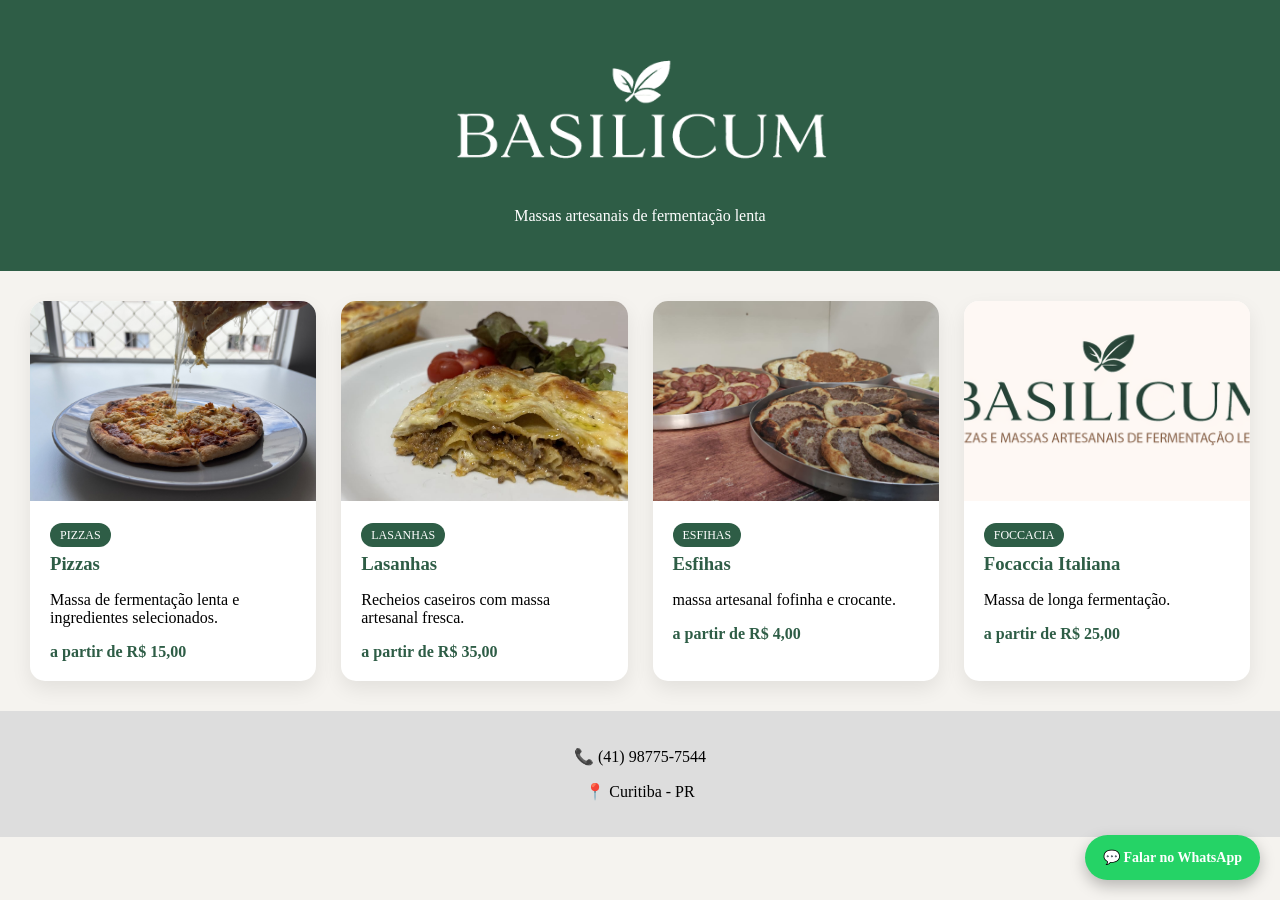
==== index.html @ 6cb610ba "lasanhas" ====
<!DOCTYPE html>
<html lang="pt-br">
<head>
  <meta charset="UTF-8">
  <title>Basilicum</title>
  <link rel="stylesheet" href="style.css">
</head>
<body>

<header class="header">
  <img style="width: 431px; height: 157px;" src="Imagens\index\logosemfundoindex.png" alt="logo">
  <p>Massas artesanais de fermentação lenta</p>
</header>

<section class="container-produtos">

  <a href="pizzas.html" class="card">
    <img src="Imagens\index\pizzaindex.jpeg">
    <div class="card-content">
      <span class="tag">PIZZAS</span>
      <h3>Pizzas</h3>
      <p>Massa de fermentação lenta e ingredientes selecionados.</p>
      <div class="preco">a partir de R$ 15,00</div>
    </div>
  </a>

  <a href="lasanhas.html" class="card">
    <img src="Imagens\index\lasanhaIndex.png">
    <div class="card-content">
      <span class="tag">LASANHAS</span>
      <h3>Lasanhas</h3>
      <p>Recheios caseiros com massa artesanal fresca.</p>
      <div class="preco">a partir de R$ 35,00</div>
    </div>
  </a>

   <a href="esfihas.html" class="card">
    <img src="Imagens\index\esfihaindex.jpeg">
    <div class="card-content">
      <span class="tag">ESFIHAS</span>
      <h3>Esfihas</h3>
      <p>massa artesanal fofinha e crocante.</p>
      <div class="preco">a partir de R$ 4,00</div>
    </div>
  </a>

   <a href="focaccia.html" class="card">
    <img src="Imagens\placeholder.png">
    <div class="card-content">
      <span class="tag">FOCCACIA</span>
      <h3>Focaccia Italiana</h3>
      <p>Massa de longa fermentação.</p>
      <div class="preco">a partir de R$ 25,00</div>
    </div>
  </a>

</section>

<a href="https://wa.me/5541987757544?text=Olá!%20Vim%20pelo%20site%20da%20Basilicum%20e%20gostaria%20de%20mais%20informações." 
   class="btn-whatsapp" target="_blank">
  💬 Falar no WhatsApp
</a>

<footer class="footer">
  <p>📞 (41) 98775-7544</p>
  <p>📍 Curitiba - PR</p>
</footer>

</body>
</html>
---- style.css ----
body {
  margin: 0;
  font-family: 'Georgia', serif;
  background: #f5f3ef;
}

/* HEADER */
.header {
  background: #2e5d46;
  color: white;
  text-align: center;
  padding: 30px 20px;
}

.header h1 {
  margin: 0;
  letter-spacing: 2px;
}
.titulo-secao::after {
  content: "";
  display: block;
  width: 50px;
  height: 2px;
  background: #2e5d46;
  margin-top: 5px;
}
/* GRID */
.container-produtos {
  display: grid;
  grid-template-columns: repeat(auto-fit, minmax(280px, 1fr));
  gap: 25px;
  padding: 30px;
}

/* CARD */
.card {
  text-decoration: none;
  color: inherit;
  background: white;
  border-radius: 15px;
  overflow: hidden;
  box-shadow: 0 8px 20px rgba(0,0,0,0.08);
  transition: 0.3s;
}

.card:hover {
  transform: translateY(-5px);
}

/* IMG */
.card img {
  width: 100%;
  height: 200px;
  object-fit: cover;
}

/* CONTENT */
.card-content {
  padding: 20px;
}

.tag {
  background: #2e5d46;
  color: white;
  font-size: 12px;
  padding: 5px 10px;
  border-radius: 20px;
}

.card h3 {
  margin: 10px 0;
  color: #2e5d46;
}

.preco {
  font-weight: bold;
  color: #2e5d46;
}

/* FOOTER */
.footer {
  text-align: center;
  padding: 20px;
  background: #ddd;
}

/* PÁGINA INTERNA */
.pagina {
  padding: 30px;
}

.produto-detalhe {
  display: grid;
  grid-template-columns: 1fr 1fr;
  gap: 30px;
}

.produto-detalhe img {
  width: 100%;
  border-radius: 10px;
}

.desc {
  color: #555;
}

/* BOTÃO VOLTAR */
.voltar {
  display: inline-block;
  margin-top: 10px;
  color: white;
  text-decoration: none;
}

.btn-whatsapp {
  position: fixed;
  bottom: 20px;
  right: 20px;
  background: #25d366;
  color: white;
  padding: 14px 18px;
  border-radius: 30px;
  text-decoration: none;
  font-weight: bold;
  font-size: 14px;
  box-shadow: 0 6px 15px rgba(0,0,0,0.25);
  transition: 0.3s;
}

.btn-whatsapp:hover {
  transform: scale(1.05);
}
.pagina-grid {
  display: grid;
  grid-template-columns: repeat(auto-fill, minmax(300px, 1fr));
  gap: 20px;
  padding: 30px;
}
.item {
  background: white;
  border-radius: 12px;
  overflow: hidden;
  padding-bottom: 15px;
  box-shadow: 0 5px 15px rgba(0,0,0,0.08);
  transition: 0.3s;
}

.item:hover {
  transform: translateY(-5px);
}

.item img {
  width: 100%;
  height: 180px;
  object-fit: cover;
}

.item h3 {
  margin: 10px;
  color: #2e5d46;
}

.item p {
  margin: 0 10px 10px;
  font-size: 14px;
  color: #555;
}

.item .preco {
  margin: 0 10px;
  font-weight: bold;
  color: #2e5d46;
}
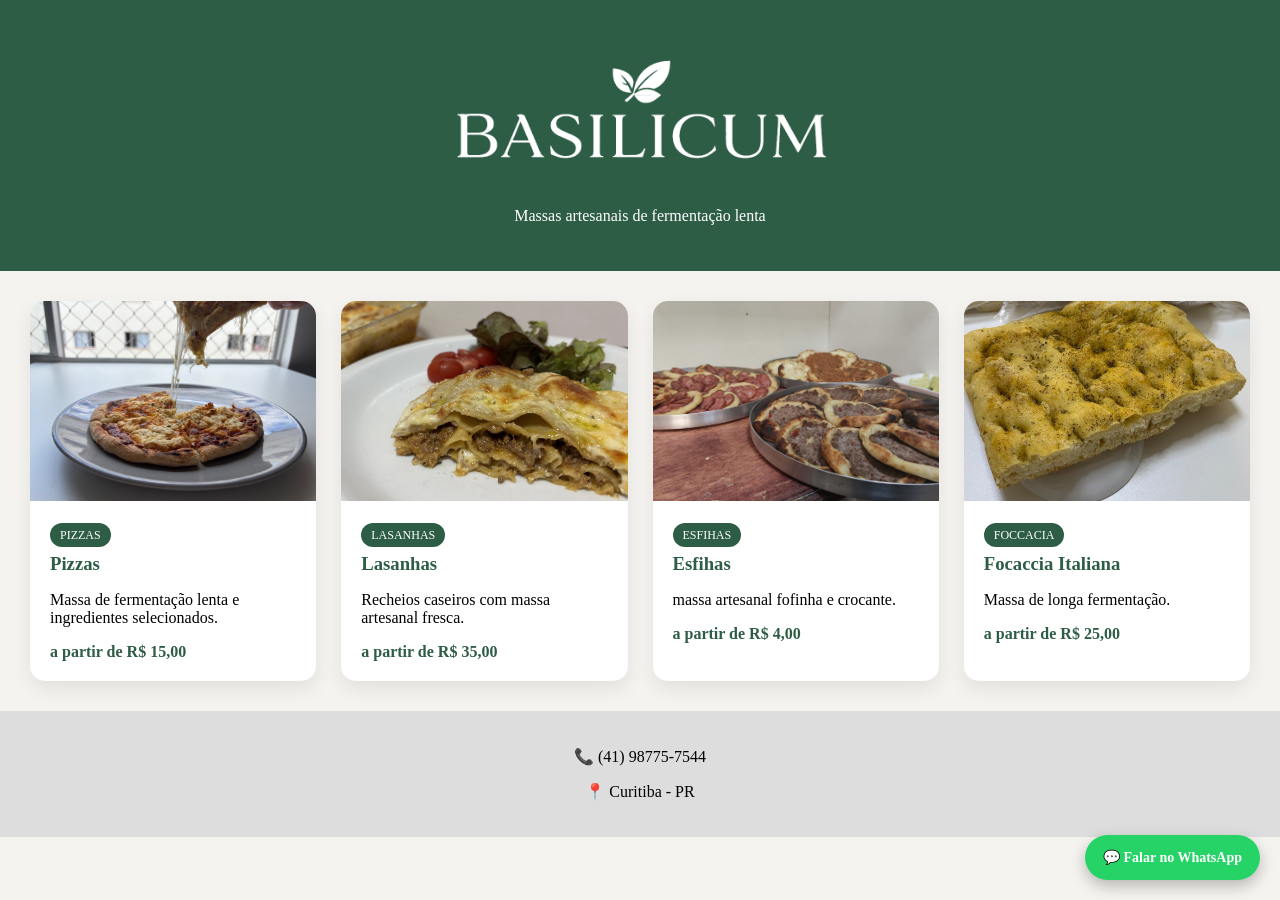
==== commit 0a45ecd9: "focaccia e esfihas" ====
--- a/index.html
+++ b/index.html
@@ -45,7 +45,7 @@
   </a>
 
    <a href="focaccia.html" class="card">
-    <img src="Imagens\placeholder.png">
+    <img src="Imagens\index\focacciaindex.jpeg">
     <div class="card-content">
       <span class="tag">FOCCACIA</span>
       <h3>Focaccia Italiana</h3>
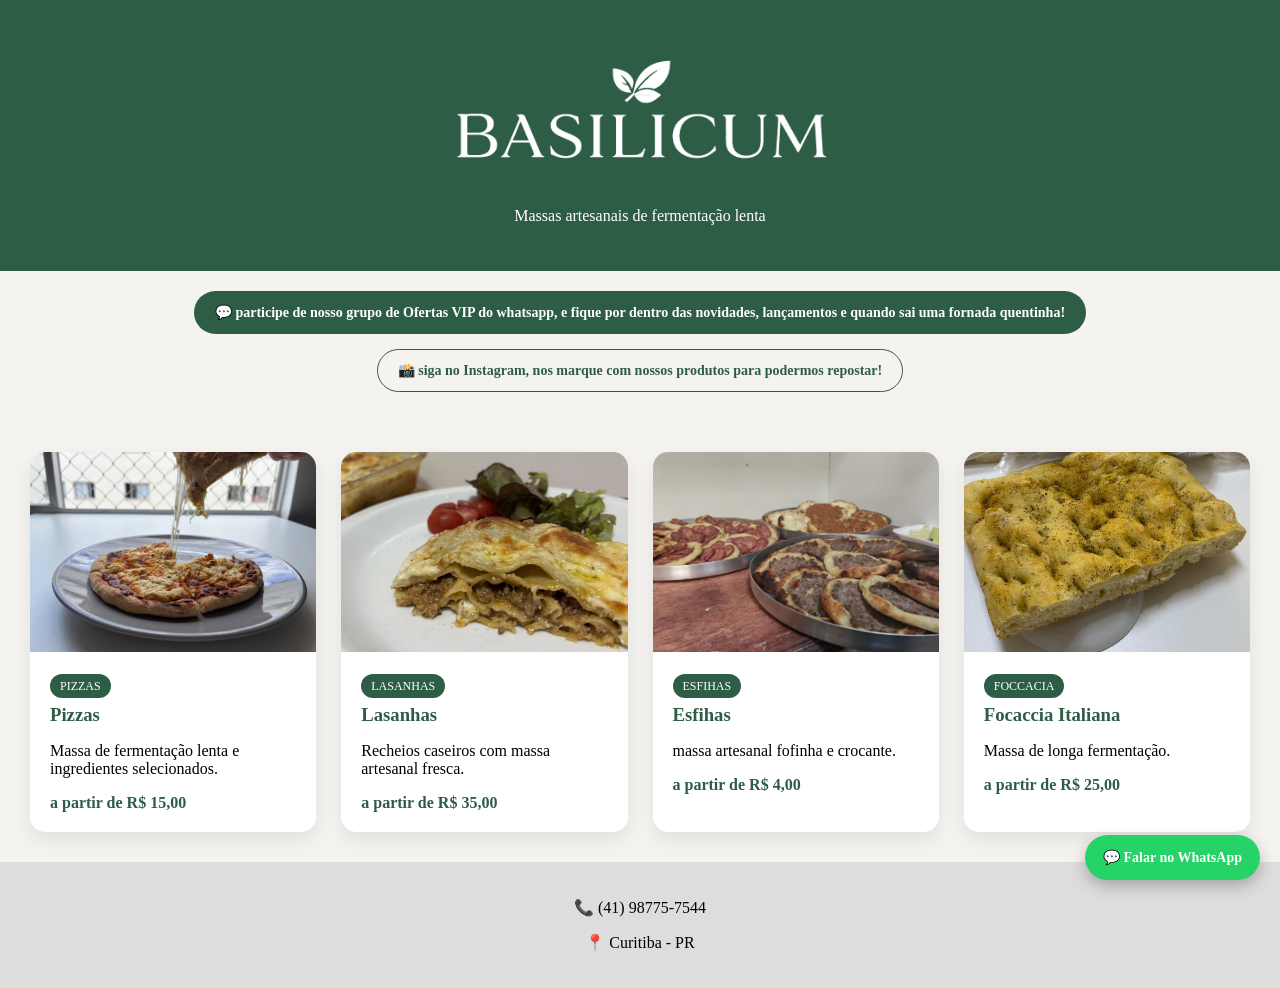
==== commit 9d6a4bb1: "add grupo e insta" ====
--- a/index.html
+++ b/index.html
@@ -11,6 +11,20 @@
   <img style="width: 431px; height: 157px;" src="Imagens\index\logosemfundoindex.png" alt="logo">
   <p>Massas artesanais de fermentação lenta</p>
 </header>
+
+<div class="botoes-social">
+
+  <a href="https://chat.whatsapp.com/I9nJrOzldhI8BHm8Ot2u9D" 
+     target="_blank" class="btn vip">
+    💬 participe de nosso grupo de Ofertas VIP do whatsapp, e fique por dentro das novidades, lançamentos e quando sai uma fornada quentinha!
+  </a>
+
+  <a href="https://www.instagram.com/basilicumpizza/" 
+     target="_blank" class="btn insta">
+    📸 siga no Instagram, nos marque com nossos produtos para podermos repostar!
+  </a>
+
+</div>
 
 <section class="container-produtos">
 
--- a/style.css
+++ b/style.css
@@ -170,4 +170,40 @@
   margin: 0 10px;
   font-weight: bold;
   color: #2e5d46;
+}
+.botoes-social {
+  display: flex;
+  justify-content: center;
+  gap: 15px;
+  margin: 20px 0 30px;
+  flex-wrap: wrap;
+}
+
+.btn {
+  padding: 12px 20px;
+  border-radius: 25px;
+  text-decoration: none;
+  font-size: 14px;
+  font-weight: bold;
+  transition: 0.3s;
+  border: 1px solid transparent;
+}
+
+/* WhatsApp VIP */
+.btn.vip {
+  background: #2e5d46;
+  color: white;
+}
+
+/* Instagram */
+.btn.insta {
+  background: transparent;
+  color: #2e5d46;
+  border: 1px solid #2e5d46;
+}
+
+/* Hover */
+.btn:hover {
+  transform: translateY(-2px);
+  box-shadow: 0 5px 15px rgba(0,0,0,0.15);
 }
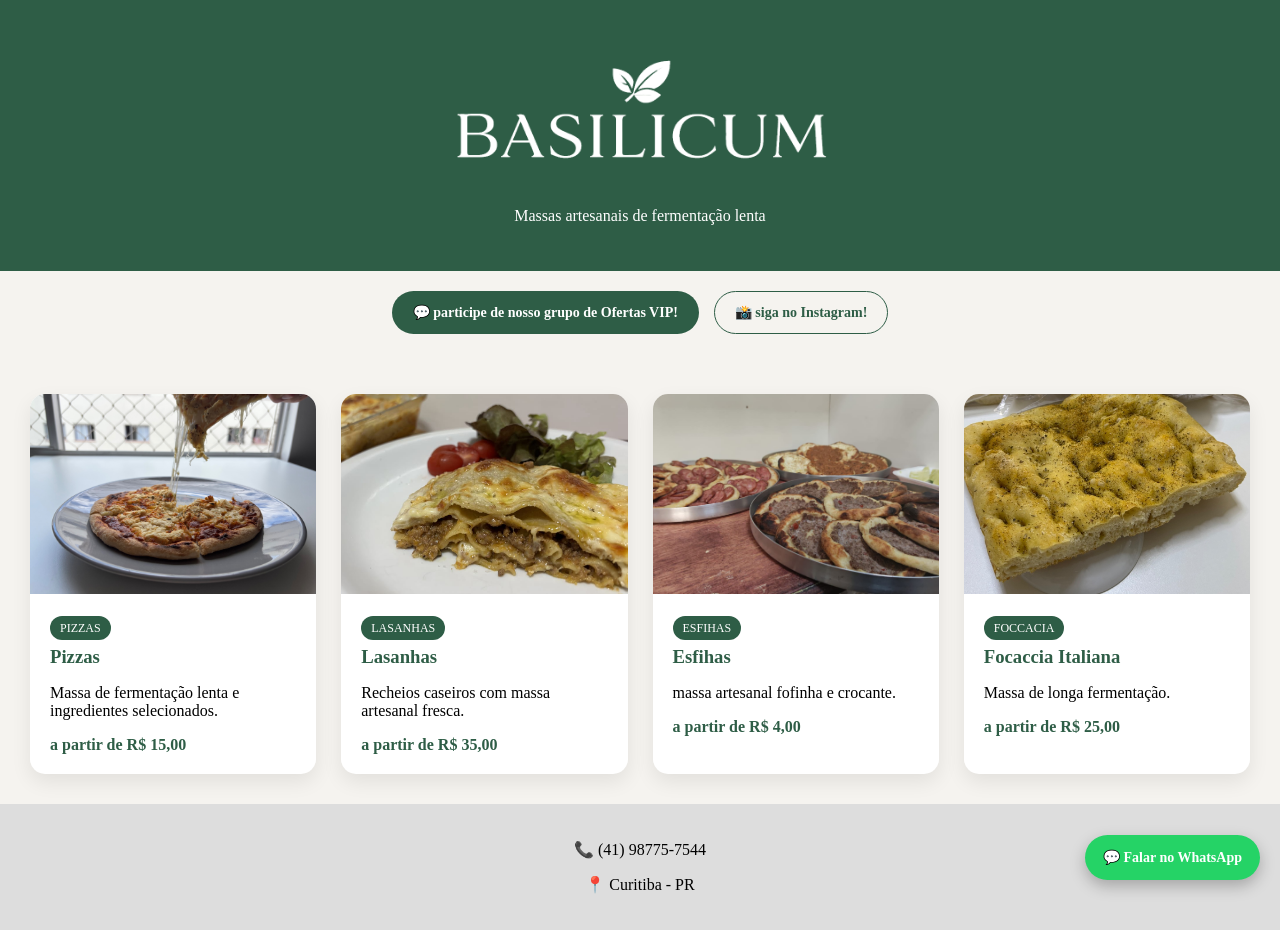
==== commit 53d25c77: "footer changes" ====
--- a/index.html
+++ b/index.html
@@ -16,12 +16,12 @@
 
   <a href="https://chat.whatsapp.com/I9nJrOzldhI8BHm8Ot2u9D" 
      target="_blank" class="btn vip">
-    💬 participe de nosso grupo de Ofertas VIP do whatsapp, e fique por dentro das novidades, lançamentos e quando sai uma fornada quentinha!
+    💬 participe de nosso grupo de Ofertas VIP!
   </a>
 
   <a href="https://www.instagram.com/basilicumpizza/" 
      target="_blank" class="btn insta">
-    📸 siga no Instagram, nos marque com nossos produtos para podermos repostar!
+    📸 siga no Instagram!
   </a>
 
 </div>
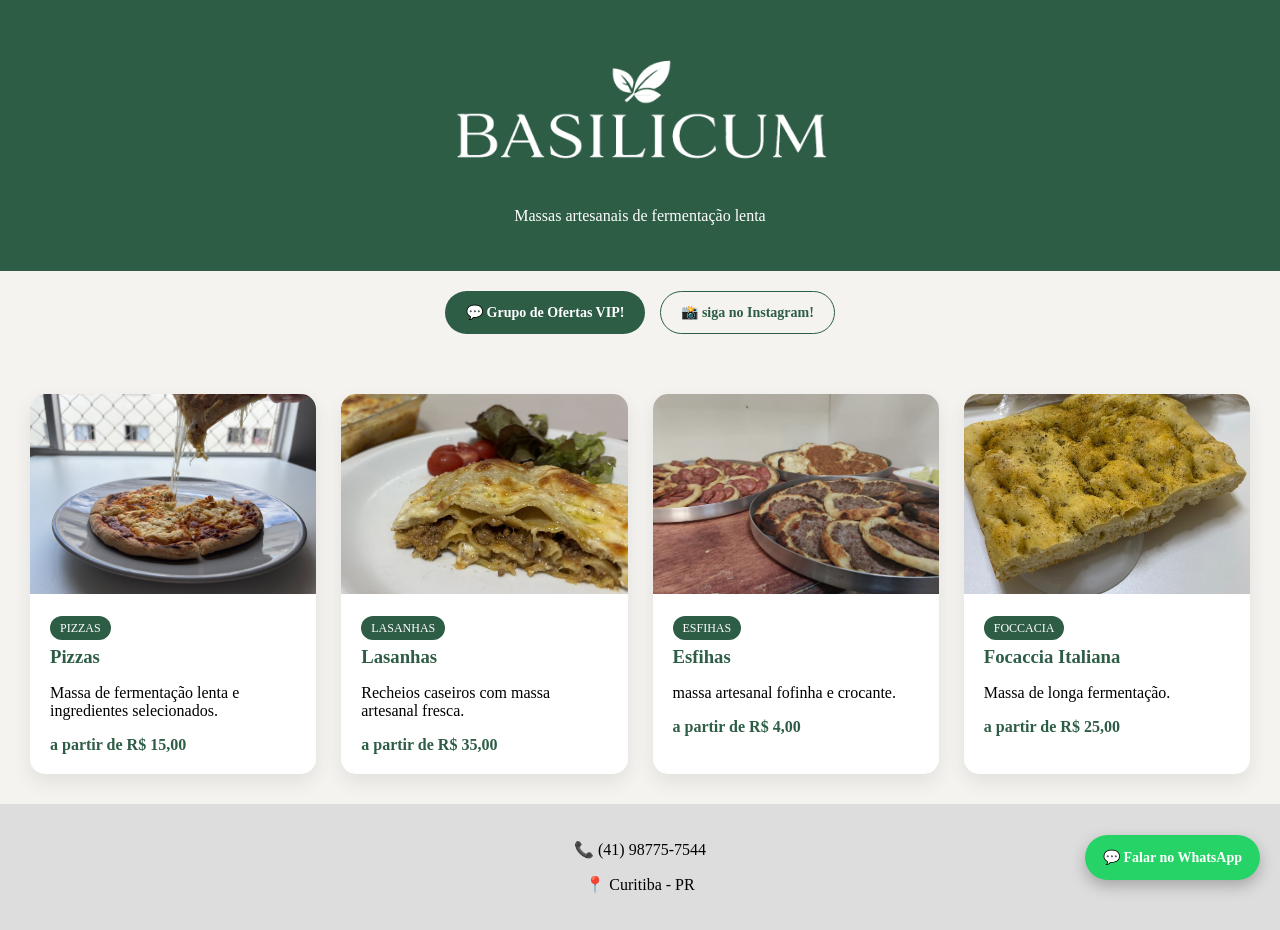
==== commit e0bb9f38: "Update index.html" ====
--- a/index.html
+++ b/index.html
@@ -16,7 +16,7 @@
 
   <a href="https://chat.whatsapp.com/I9nJrOzldhI8BHm8Ot2u9D" 
      target="_blank" class="btn vip">
-    💬 participe de nosso grupo de Ofertas VIP!
+    💬 Grupo de Ofertas VIP!
   </a>
 
   <a href="https://www.instagram.com/basilicumpizza/" 
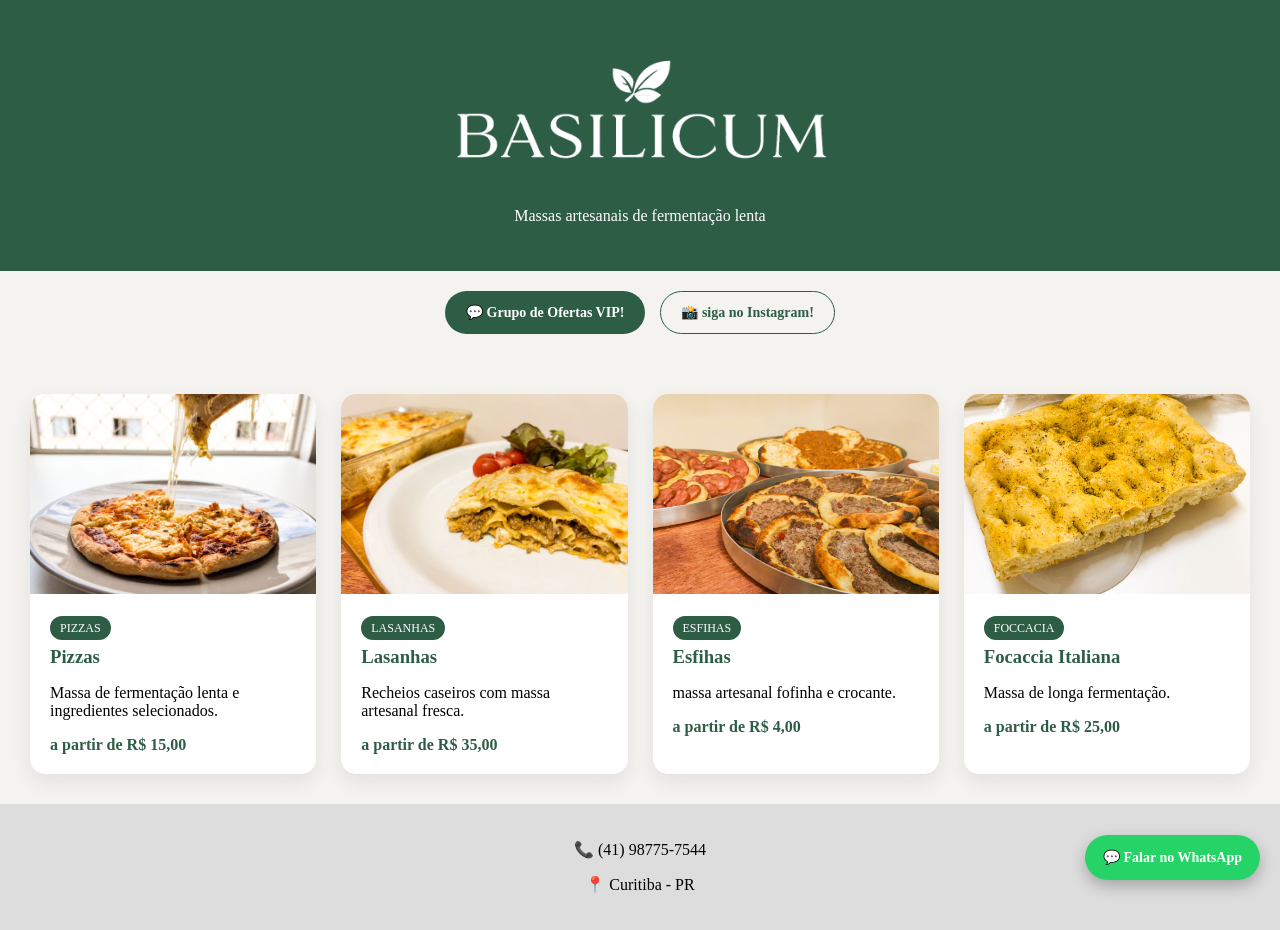
==== commit e49341b8: "Update index.html" ====
--- a/index.html
+++ b/index.html
@@ -39,7 +39,7 @@
   </a>
 
   <a href="lasanhas.html" class="card">
-    <img src="Imagens\index\lasanhaIndex.png">
+    <img src="Imagens\index\lasanhaIndex.jpeg">
     <div class="card-content">
       <span class="tag">LASANHAS</span>
       <h3>Lasanhas</h3>
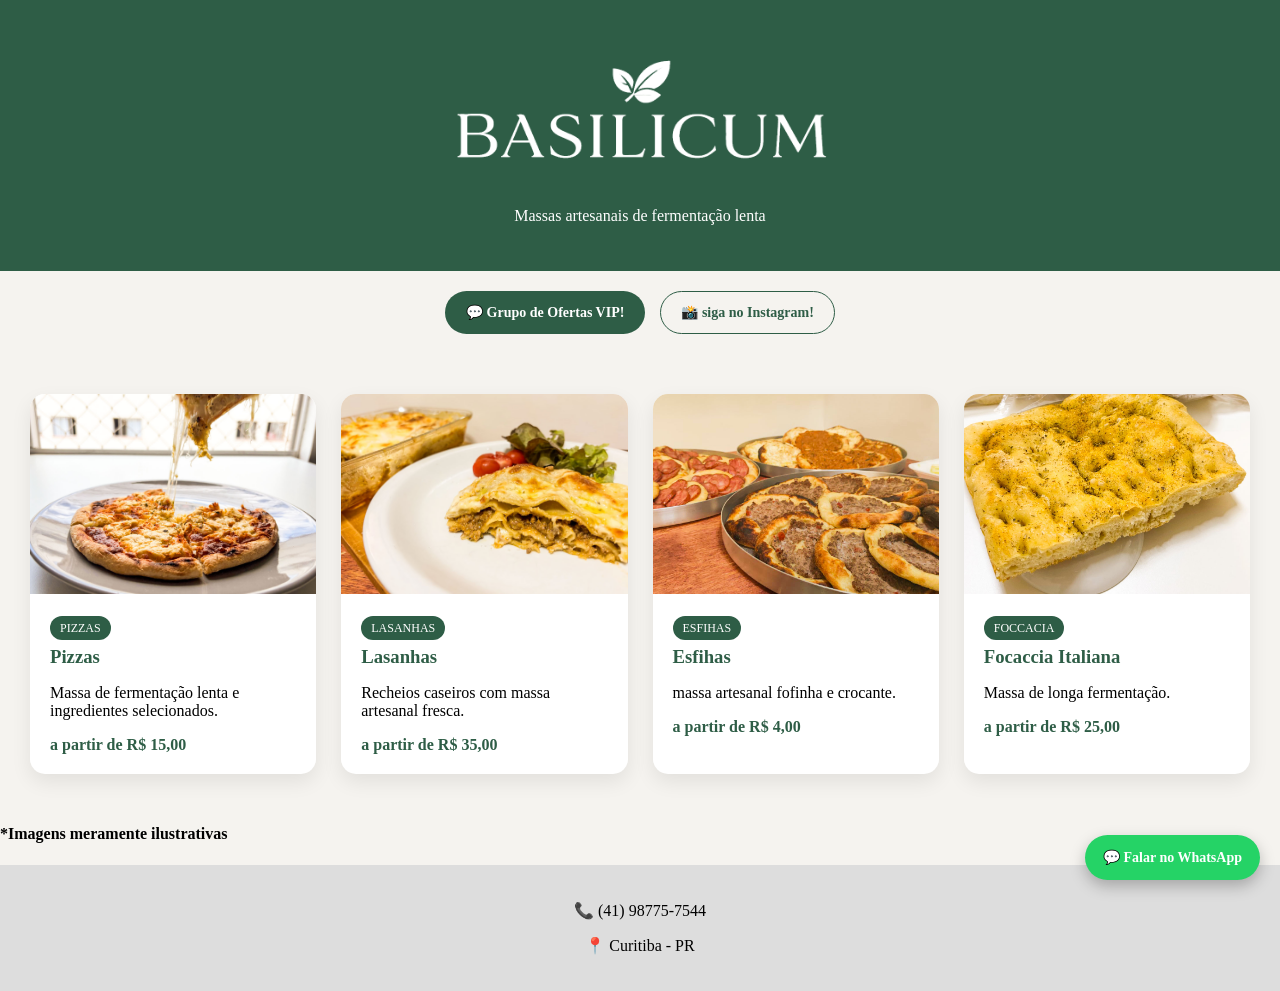
==== commit 187aca61: "imagens meramente ilustrativas" ====
--- a/index.html
+++ b/index.html
@@ -29,7 +29,7 @@
 <section class="container-produtos">
 
   <a href="pizzas.html" class="card">
-    <img src="Imagens\index\pizzaindex.jpeg">
+    <img src="Imagens\index\pizzaindex1.jpeg">
     <div class="card-content">
       <span class="tag">PIZZAS</span>
       <h3>Pizzas</h3>
@@ -39,7 +39,7 @@
   </a>
 
   <a href="lasanhas.html" class="card">
-    <img src="Imagens\index\lasanhaIndex.jpeg">
+    <img src="Imagens\index\lasanhaIndex1.jpeg">
     <div class="card-content">
       <span class="tag">LASANHAS</span>
       <h3>Lasanhas</h3>
@@ -49,7 +49,7 @@
   </a>
 
    <a href="esfihas.html" class="card">
-    <img src="Imagens\index\esfihaindex.jpeg">
+    <img src="Imagens\index\esfihaindex1.jpeg">
     <div class="card-content">
       <span class="tag">ESFIHAS</span>
       <h3>Esfihas</h3>
@@ -59,7 +59,7 @@
   </a>
 
    <a href="focaccia.html" class="card">
-    <img src="Imagens\index\focacciaindex.jpeg">
+    <img src="Imagens\index\focacciaindex1.jpeg">
     <div class="card-content">
       <span class="tag">FOCCACIA</span>
       <h3>Focaccia Italiana</h3>
@@ -69,7 +69,7 @@
   </a>
 
 </section>
-
+<h4>*Imagens meramente ilustrativas</h4>
 <a href="https://wa.me/5541987757544?text=Olá!%20Vim%20pelo%20site%20da%20Basilicum%20e%20gostaria%20de%20mais%20informações." 
    class="btn-whatsapp" target="_blank">
   💬 Falar no WhatsApp
